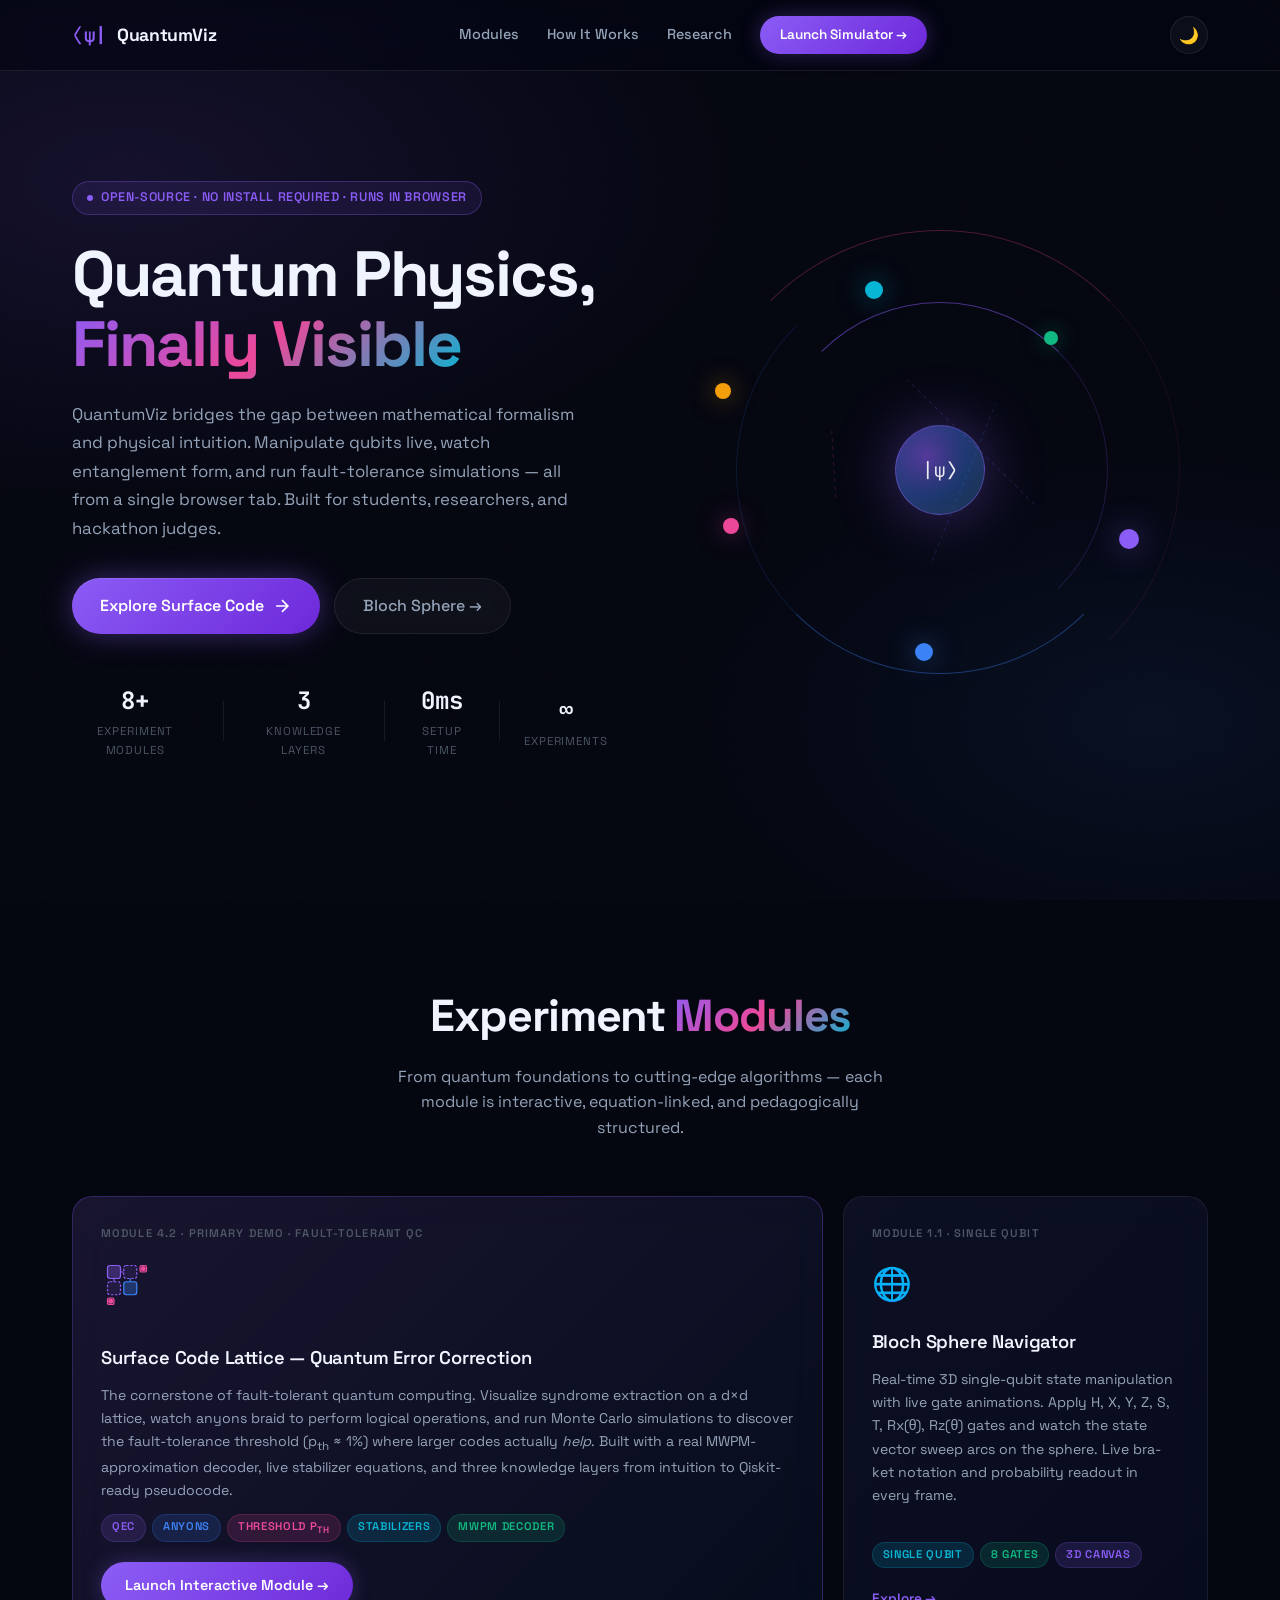
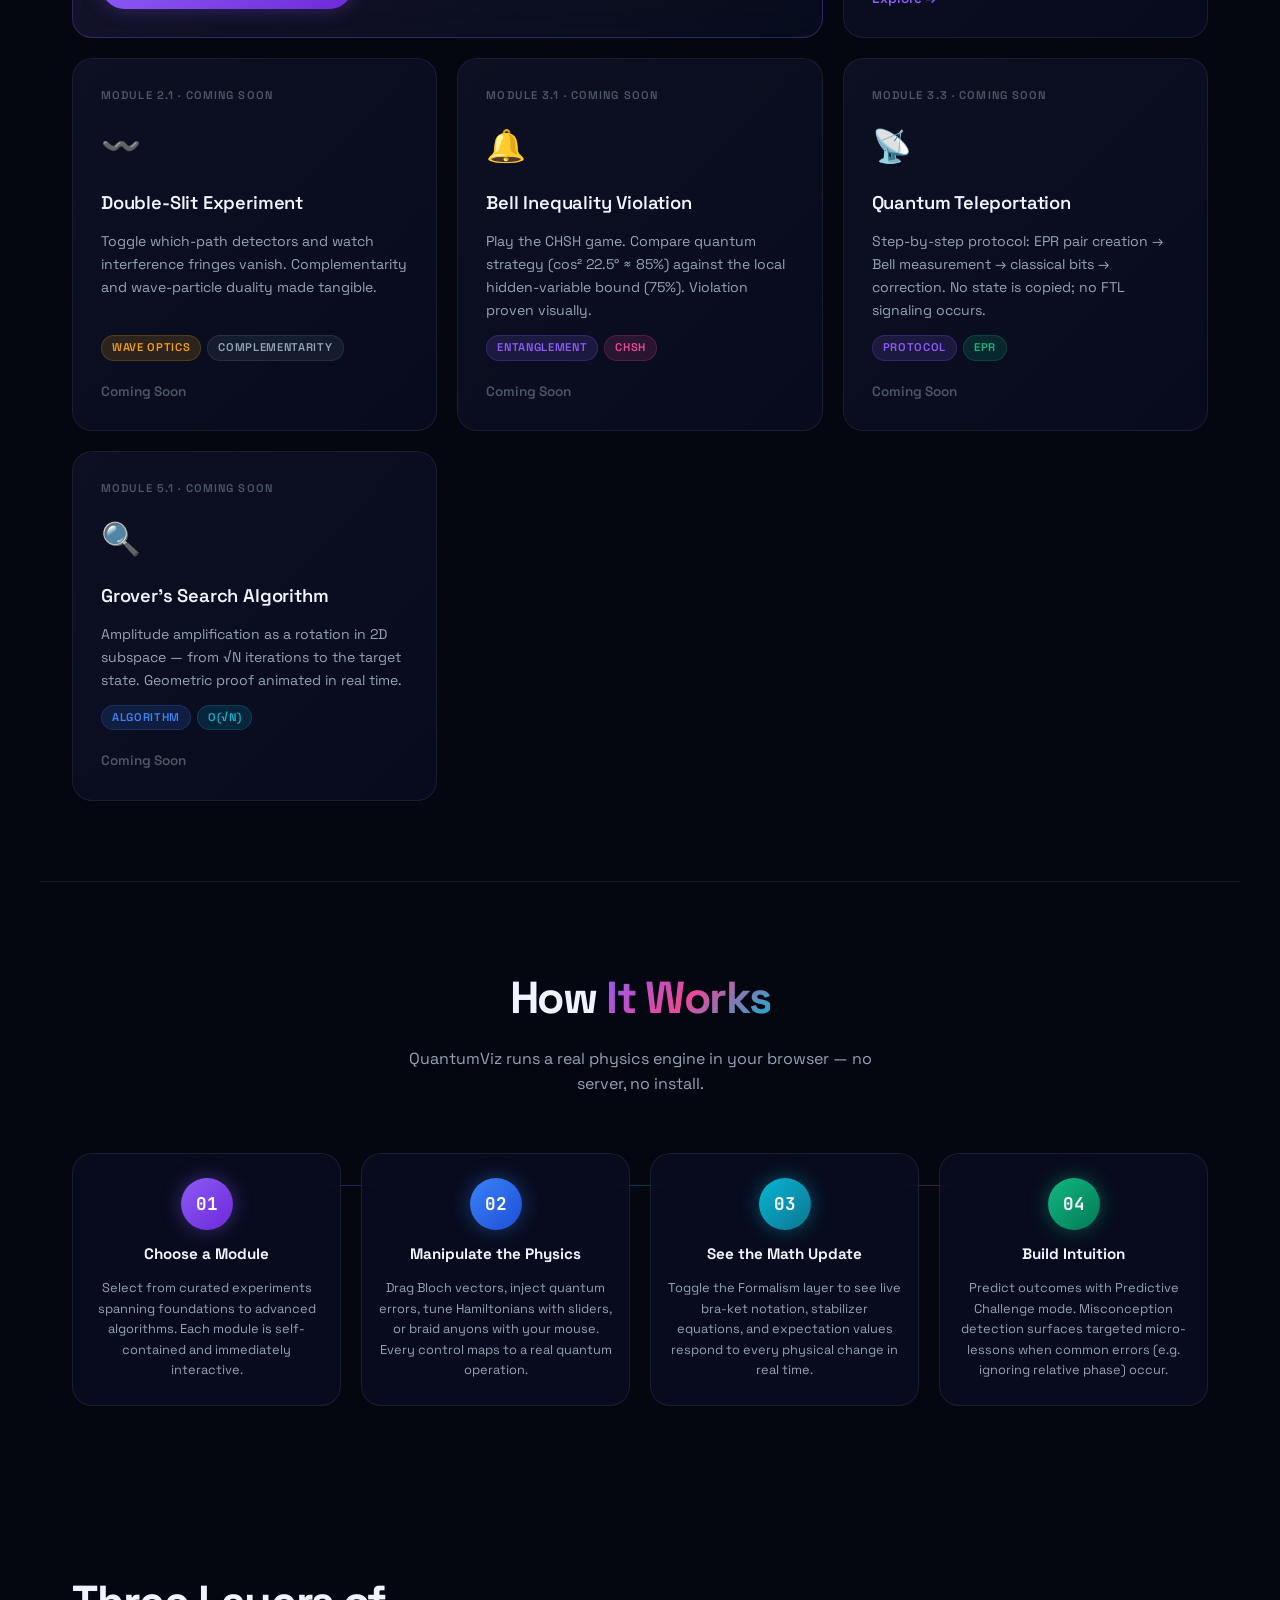
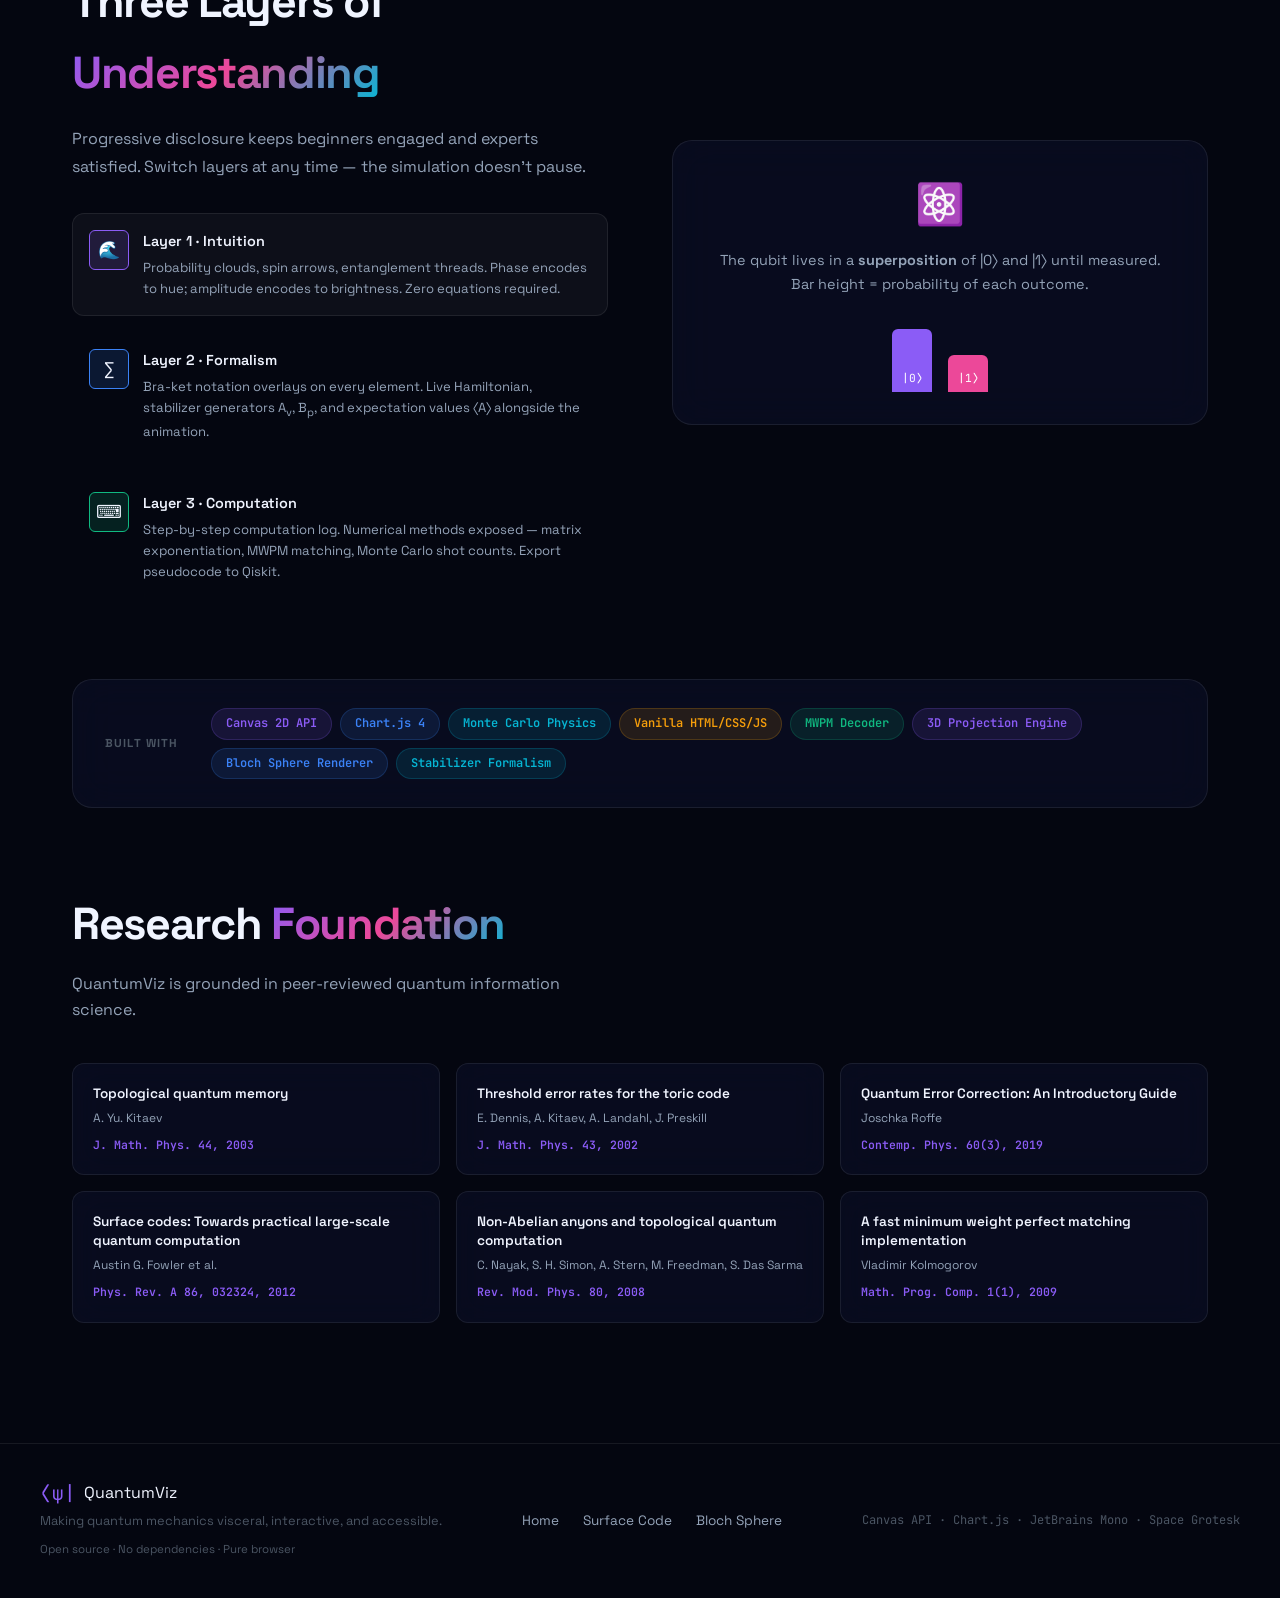
==== index.html @ dc86d3b3 "deploy" ====
<!DOCTYPE html>
<html lang="en" data-theme="dark">
<head>
  <meta charset="UTF-8" />
  <meta name="viewport" content="width=device-width, initial-scale=1.0" />
  <title>QuantumViz — Interactive Quantum Mechanics Simulator</title>
  <meta name="description" content="Transform abstract quantum mechanics into visceral, interactive visual experiences. Explore Bloch spheres, surface code error correction, Bell inequalities and more — entirely in your browser." />
  <link rel="preconnect" href="https://fonts.googleapis.com" />
  <link rel="preconnect" href="https://fonts.gstatic.com" crossorigin />
  <link href="https://fonts.googleapis.com/css2?family=Space+Grotesk:wght@300;400;500;600;700&family=JetBrains+Mono:wght@400;500&display=swap" rel="stylesheet" />
  <link rel="stylesheet" href="index.css" />
</head>
<body>
  <div class="bg-canvas" id="bgCanvas"></div>
  <div class="noise-overlay"></div>

  <!-- ── Navigation ── -->
  <nav class="navbar" id="navbar">
    <div class="nav-container">
      <a href="index.html" class="nav-brand">
        <span class="brand-icon">⟨ψ|</span>
        <span class="brand-text">QuantumViz</span>
      </a>
      <div class="nav-links" id="navLinks">
        <a href="#modules"    class="nav-link">Modules</a>
        <a href="#howit"      class="nav-link">How It Works</a>
        <a href="#research"   class="nav-link">Research</a>
        <a href="surface-code.html" class="nav-cta">Launch Simulator →</a>
      </div>
      <button class="theme-toggle" id="themeToggle" title="Toggle light/dark mode" aria-label="Toggle theme">🌙</button>
      <button class="nav-hamburger" id="navHamburger" aria-label="Menu">
        <span></span><span></span><span></span>
      </button>
    </div>
  </nav>

  <!-- ── Hero ── -->
  <section class="hero" id="hero">
    <div class="hero-content">
      <div class="hero-badge">
        <span class="badge-dot"></span>
        Open-Source · No Install Required · Runs in Browser
      </div>
      <h1 class="hero-title">
        Quantum Physics,<br />
        <span class="gradient-text">Finally Visible</span>
      </h1>
      <p class="hero-subtitle">
        QuantumViz bridges the gap between mathematical formalism and physical intuition.
        Manipulate qubits live, watch entanglement form, and run fault-tolerance simulations
        — all from a single browser tab. Built for students, researchers, and hackathon judges.
      </p>
      <div class="hero-actions">
        <a href="surface-code.html" class="btn-primary" id="heroLaunch">
          <span>Explore Surface Code</span>
          <svg width="20" height="20" viewBox="0 0 24 24" fill="none" stroke="currentColor" stroke-width="2"><path d="M5 12h14M12 5l7 7-7 7"/></svg>
        </a>
        <a href="bloch-sphere.html" class="btn-secondary">Bloch Sphere →</a>
      </div>
      <div class="hero-stats">
        <div class="stat">
          <span class="stat-value">8+</span>
          <span class="stat-label">Experiment Modules</span>
        </div>
        <div class="stat-divider"></div>
        <div class="stat">
          <span class="stat-value">3</span>
          <span class="stat-label">Knowledge Layers</span>
        </div>
        <div class="stat-divider"></div>
        <div class="stat">
          <span class="stat-value">0ms</span>
          <span class="stat-label">Setup Time</span>
        </div>
        <div class="stat-divider"></div>
        <div class="stat">
          <span class="stat-value">∞</span>
          <span class="stat-label">Experiments</span>
        </div>
      </div>
    </div>
    <div class="hero-visual" id="heroVisual">
      <div class="orbital-rings">
        <div class="ring ring-1"></div>
        <div class="ring ring-2"></div>
        <div class="ring ring-3"></div>
      </div>
      <div class="qubit-nodes" id="qubitNodes"></div>
      <div class="center-sphere"><span>|ψ⟩</span></div>
    </div>
  </section>

  <!-- ── Module Grid ── -->
  <section class="modules-section" id="modules">
    <div class="section-header">
      <h2 class="section-title">Experiment <span class="gradient-text">Modules</span></h2>
      <p class="section-subtitle">From quantum foundations to cutting-edge algorithms — each module is interactive, equation-linked, and pedagogically structured.</p>
    </div>
    <div class="modules-grid" id="modulesGrid">

      <!-- Featured -->
      <div class="module-card featured" data-href="surface-code.html">
        <div class="module-tag">Module 4.2 · Primary Demo · Fault-Tolerant QC</div>
        <div class="module-icon qec-icon">
          <svg viewBox="0 0 64 64" fill="none" xmlns="http://www.w3.org/2000/svg">
            <rect x="8" y="8" width="16" height="16" rx="3" fill="rgba(139,92,246,0.3)" stroke="#8b5cf6" stroke-width="1.5"/>
            <rect x="28" y="8" width="16" height="16" rx="3" fill="rgba(139,92,246,0.1)" stroke="#8b5cf6" stroke-width="1.5" stroke-dasharray="3 2"/>
            <rect x="48" y="8" width="8"  height="8"  rx="2" fill="rgba(236,72,153,0.3)" stroke="#ec4899" stroke-width="1.5"/>
            <rect x="8"  y="28" width="16" height="16" rx="3" fill="rgba(139,92,246,0.1)" stroke="#8b5cf6" stroke-width="1.5" stroke-dasharray="3 2"/>
            <rect x="28" y="28" width="16" height="16" rx="3" fill="rgba(59,130,246,0.3)"  stroke="#3b82f6" stroke-width="1.5"/>
            <rect x="8"  y="48" width="8"  height="8"  rx="2" fill="rgba(236,72,153,0.3)" stroke="#ec4899" stroke-width="1.5"/>
            <line x1="16" y1="24" x2="16" y2="28" stroke="#8b5cf6" stroke-width="1.5"/>
            <line x1="24" y1="16" x2="28" y2="16" stroke="#8b5cf6" stroke-width="1.5"/>
            <line x1="36" y1="24" x2="36" y2="28" stroke="#3b82f6" stroke-width="1.5"/>
            <circle cx="52" cy="12" r="3" fill="#ec4899"/>
            <circle cx="12" cy="52" r="3" fill="#ec4899"/>
          </svg>
        </div>
        <h3 class="module-title">Surface Code Lattice — Quantum Error Correction</h3>
        <p class="module-desc">The cornerstone of fault-tolerant quantum computing. Visualize syndrome extraction on a d×d lattice, watch anyons braid to perform logical operations, and run Monte Carlo simulations to discover the fault-tolerance threshold (p<sub>th</sub> ≈ 1%) where larger codes actually <em>help</em>. Built with a real MWPM-approximation decoder, live stabilizer equations, and three knowledge layers from intuition to Qiskit-ready pseudocode.</p>
        <div class="module-tags">
          <span class="tag purple">QEC</span>
          <span class="tag blue">Anyons</span>
          <span class="tag pink">Threshold p<sub>th</sub></span>
          <span class="tag cyan">Stabilizers</span>
          <span class="tag green">MWPM Decoder</span>
        </div>
        <a href="surface-code.html" class="module-btn featured-btn">Launch Interactive Module →</a>
      </div>

      <!-- Bloch Sphere -->
      <div class="module-card" data-href="bloch-sphere.html">
        <div class="module-tag">Module 1.1 · Single Qubit</div>
        <div class="module-icon">🌐</div>
        <h3 class="module-title">Bloch Sphere Navigator</h3>
        <p class="module-desc">Real-time 3D single-qubit state manipulation with live gate animations. Apply H, X, Y, Z, S, T, Rx(θ), Rz(θ) gates and watch the state vector sweep arcs on the sphere. Live bra-ket notation and probability readout in every frame.</p>
        <div class="module-tags">
          <span class="tag cyan">Single Qubit</span>
          <span class="tag green">8 Gates</span>
          <span class="tag purple">3D Canvas</span>
        </div>
        <a href="bloch-sphere.html" class="module-btn">Explore →</a>
      </div>

      <!-- Double Slit -->
      <div class="module-card locked">
        <div class="module-tag">Module 2.1 · Coming Soon</div>
        <div class="module-icon">〰️</div>
        <h3 class="module-title">Double-Slit Experiment</h3>
        <p class="module-desc">Toggle which-path detectors and watch interference fringes vanish. Complementarity and wave-particle duality made tangible.</p>
        <div class="module-tags"><span class="tag amber">Wave Optics</span><span class="tag gray">Complementarity</span></div>
        <span class="module-btn locked-btn">Coming Soon</span>
      </div>

      <!-- Bell -->
      <div class="module-card locked">
        <div class="module-tag">Module 3.1 · Coming Soon</div>
        <div class="module-icon">🔔</div>
        <h3 class="module-title">Bell Inequality Violation</h3>
        <p class="module-desc">Play the CHSH game. Compare quantum strategy (cos² 22.5° ≈ 85%) against the local hidden-variable bound (75%). Violation proven visually.</p>
        <div class="module-tags"><span class="tag purple">Entanglement</span><span class="tag pink">CHSH</span></div>
        <span class="module-btn locked-btn">Coming Soon</span>
      </div>

      <!-- Teleportation -->
      <div class="module-card locked">
        <div class="module-tag">Module 3.3 · Coming Soon</div>
        <div class="module-icon">📡</div>
        <h3 class="module-title">Quantum Teleportation</h3>
        <p class="module-desc">Step-by-step protocol: EPR pair creation → Bell measurement → classical bits → correction. No state is copied; no FTL signaling occurs.</p>
        <div class="module-tags"><span class="tag purple">Protocol</span><span class="tag green">EPR</span></div>
        <span class="module-btn locked-btn">Coming Soon</span>
      </div>

      <!-- Grover -->
      <div class="module-card locked">
        <div class="module-tag">Module 5.1 · Coming Soon</div>
        <div class="module-icon">🔍</div>
        <h3 class="module-title">Grover's Search Algorithm</h3>
        <p class="module-desc">Amplitude amplification as a rotation in 2D subspace — from √N iterations to the target state. Geometric proof animated in real time.</p>
        <div class="module-tags"><span class="tag blue">Algorithm</span><span class="tag cyan">O(√N)</span></div>
        <span class="module-btn locked-btn">Coming Soon</span>
      </div>
    </div>
  </section>

  <!-- ── How It Works ── -->
  <section class="howit-section" id="howit">
    <div class="section-header">
      <h2 class="section-title">How <span class="gradient-text">It Works</span></h2>
      <p class="section-subtitle">QuantumViz runs a real physics engine in your browser — no server, no install.</p>
    </div>
    <div class="steps-grid">
      <div class="step-card">
        <div class="step-num p">01</div>
        <span class="step-title">Choose a Module</span>
        <p class="step-desc">Select from curated experiments spanning foundations to advanced algorithms. Each module is self-contained and immediately interactive.</p>
      </div>
      <div class="step-card">
        <div class="step-num b">02</div>
        <span class="step-title">Manipulate the Physics</span>
        <p class="step-desc">Drag Bloch vectors, inject quantum errors, tune Hamiltonians with sliders, or braid anyons with your mouse. Every control maps to a real quantum operation.</p>
      </div>
      <div class="step-card">
        <div class="step-num c">03</div>
        <span class="step-title">See the Math Update</span>
        <p class="step-desc">Toggle the Formalism layer to see live bra-ket notation, stabilizer equations, and expectation values respond to every physical change in real time.</p>
      </div>
      <div class="step-card">
        <div class="step-num g">04</div>
        <span class="step-title">Build Intuition</span>
        <p class="step-desc">Predict outcomes with Predictive Challenge mode. Misconception detection surfaces targeted micro-lessons when common errors (e.g. ignoring relative phase) occur.</p>
      </div>
    </div>
  </section>

  <!-- ── Knowledge Layers ── -->
  <section class="about-section" id="about">
    <div class="about-grid">
      <div class="about-content">
        <h2 class="section-title">Three Layers of <span class="gradient-text">Understanding</span></h2>
        <p class="about-desc">Progressive disclosure keeps beginners engaged and experts satisfied. Switch layers at any time — the simulation doesn't pause.</p>
        <div class="layers-list">
          <div class="layer-item active" id="layer0">
            <div class="layer-icon" style="background:rgba(139,92,246,0.15);border-color:#8b5cf6;">🌊</div>
            <div class="layer-text">
              <span class="layer-name">Layer 1 · Intuition</span>
              <p>Probability clouds, spin arrows, entanglement threads. Phase encodes to hue; amplitude encodes to brightness. Zero equations required.</p>
            </div>
          </div>
          <div class="layer-item" id="layer1">
            <div class="layer-icon" style="background:rgba(59,130,246,0.15);border-color:#3b82f6;">∑</div>
            <div class="layer-text">
              <span class="layer-name">Layer 2 · Formalism</span>
              <p>Bra-ket notation overlays on every element. Live Hamiltonian, stabilizer generators A<sub>v</sub>, B<sub>p</sub>, and expectation values ⟨A⟩ alongside the animation.</p>
            </div>
          </div>
          <div class="layer-item" id="layer2">
            <div class="layer-icon" style="background:rgba(16,185,129,0.15);border-color:#10b981;">⌨</div>
            <div class="layer-text">
              <span class="layer-name">Layer 3 · Computation</span>
              <p>Step-by-step computation log. Numerical methods exposed — matrix exponentiation, MWPM matching, Monte Carlo shot counts. Export pseudocode to Qiskit.</p>
            </div>
          </div>
        </div>
      </div>
      <div class="about-visual">
        <div class="layer-demo" id="layerDemo">
          <div class="demo-panel active-panel" id="demoPanel0">
            <div class="demo-metaphor">
              <span class="wave-emoji">⚛️</span>
              <p>The qubit lives in a <strong>superposition</strong> of |0⟩ and |1⟩ until measured.<br/>Bar height = probability of each outcome.</p>
              <div class="prob-bars">
                <div class="prob-bar" style="height:78%;background:#8b5cf6;"><span>|0⟩</span></div>
                <div class="prob-bar" style="height:46%;background:#ec4899;"><span>|1⟩</span></div>
              </div>
            </div>
          </div>
          <div class="demo-panel" id="demoPanel1">
            <div class="demo-formalism">
              <div class="eq">|ψ⟩ = α|0⟩ + β|1⟩</div>
              <div class="eq-sub">α = cos(θ/2)</div>
              <div class="eq-sub">β = e<sup>iφ</sup> sin(θ/2)</div>
              <div class="eq-sub">|α|² + |β|² = 1 &nbsp;(normalization)</div>
              <div class="eq-sub" style="color:var(--cyan);margin-top:8px;">Prob(0) = ⟨ψ|P₀|ψ⟩ = |α|²</div>
            </div>
          </div>
          <div class="demo-panel" id="demoPanel2">
            <div class="demo-code">
              <pre><code><span class="kw">from</span> qiskit <span class="kw">import</span> QuantumCircuit
<span class="kw">import</span> numpy <span class="kw">as</span> np

qc = QuantumCircuit(<span class="num">1</span>, <span class="num">1</span>)
qc.ry(<span class="num">2</span> * theta, <span class="num">0</span>)   <span class="cm"># set θ</span>
qc.rz(phi,        <span class="num">0</span>)   <span class="cm"># set φ</span>
qc.measure(<span class="num">0</span>, <span class="num">0</span>)
<span class="cm"># Born rule: P(0) = cos²(θ/2)</span></code></pre>
            </div>
          </div>
        </div>
      </div>
    </div>
  </section>

  <!-- ── Tech Stack ── -->
  <section class="tech-section">
    <div class="tech-ribbon">
      <span class="tech-label">Built With</span>
      <div class="tech-pills">
        <span class="tech-pill canvas">Canvas 2D API</span>
        <span class="tech-pill chartjs">Chart.js 4</span>
        <span class="tech-pill math">Monte Carlo Physics</span>
        <span class="tech-pill html">Vanilla HTML/CSS/JS</span>
        <span class="tech-pill algo">MWPM Decoder</span>
        <span class="tech-pill canvas">3D Projection Engine</span>
        <span class="tech-pill chartjs">Bloch Sphere Renderer</span>
        <span class="tech-pill math">Stabilizer Formalism</span>
      </div>
    </div>
  </section>

  <!-- ── Research Citations ── -->
  <section class="citations-section" id="research">
    <div class="section-header" style="text-align:left;margin-bottom:0;">
      <h2 class="section-title">Research <span class="gradient-text">Foundation</span></h2>
      <p class="section-subtitle" style="margin:0;text-align:left;">QuantumViz is grounded in peer-reviewed quantum information science.</p>
    </div>
    <div class="citations-grid">
      <div class="citation-card">
        <p class="citation-title">Topological quantum memory</p>
        <p class="citation-authors">A. Yu. Kitaev</p>
        <p class="citation-venue">J. Math. Phys. 44, 2003</p>
      </div>
      <div class="citation-card">
        <p class="citation-title">Threshold error rates for the toric code</p>
        <p class="citation-authors">E. Dennis, A. Kitaev, A. Landahl, J. Preskill</p>
        <p class="citation-venue">J. Math. Phys. 43, 2002</p>
      </div>
      <div class="citation-card">
        <p class="citation-title">Quantum Error Correction: An Introductory Guide</p>
        <p class="citation-authors">Joschka Roffe</p>
        <p class="citation-venue">Contemp. Phys. 60(3), 2019</p>
      </div>
      <div class="citation-card">
        <p class="citation-title">Surface codes: Towards practical large-scale quantum computation</p>
        <p class="citation-authors">Austin G. Fowler et al.</p>
        <p class="citation-venue">Phys. Rev. A 86, 032324, 2012</p>
      </div>
      <div class="citation-card">
        <p class="citation-title">Non-Abelian anyons and topological quantum computation</p>
        <p class="citation-authors">C. Nayak, S. H. Simon, A. Stern, M. Freedman, S. Das Sarma</p>
        <p class="citation-venue">Rev. Mod. Phys. 80, 2008</p>
      </div>
      <div class="citation-card">
        <p class="citation-title">A fast minimum weight perfect matching implementation</p>
        <p class="citation-authors">Vladimir Kolmogorov</p>
        <p class="citation-venue">Math. Prog. Comp. 1(1), 2009</p>
      </div>
    </div>
  </section>

  <!-- ── Footer ── -->
  <footer class="footer">
    <div class="footer-inner">
      <div class="footer-brand">
        <div style="display:flex;align-items:center;gap:8px;">
          <span class="brand-icon">⟨ψ|</span>
          <span class="brand-text">QuantumViz</span>
        </div>
        <p>Making quantum mechanics visceral, interactive, and accessible.</p>
        <p style="margin-top:4px;color:var(--text-muted);font-size:0.72rem;">Open source · No dependencies · Pure browser</p>
      </div>
      <div class="footer-links">
        <a href="index.html">Home</a>
        <a href="surface-code.html">Surface Code</a>
        <a href="bloch-sphere.html">Bloch Sphere</a>
      </div>
      <p class="footer-note">Canvas API · Chart.js · JetBrains Mono · Space Grotesk</p>
    </div>
  </footer>

  <script src="index.js"></script>
</body>
</html>
---- index.css ----
/* ============================================================
   QuantumViz — Global Design System (index.css)
   ============================================================ */

/* --- Dark Theme (Default) --- */
:root {
  --bg-deep:       #040610;
  --bg-card:       rgba(10, 14, 35, 0.75);
  --bg-glass:      rgba(255, 255, 255, 0.04);
  --border-glass:  rgba(255, 255, 255, 0.08);
  --border-glow:   rgba(139, 92, 246, 0.4);

  --purple:   #8b5cf6;
  --blue:     #3b82f6;
  --cyan:     #06b6d4;
  --pink:     #ec4899;
  --green:    #10b981;
  --amber:    #f59e0b;

  --text-primary:   #f0f4ff;
  --text-secondary: #94a3b8;
  --text-muted:     #4b5563;

  --font-sans: 'Space Grotesk', sans-serif;
  --font-mono: 'JetBrains Mono', monospace;

  --radius-sm:  6px;
  --radius-md:  12px;
  --radius-lg:  20px;
  --radius-xl:  32px;

  --shadow-purple: 0 0 40px rgba(139, 92, 246, 0.15);
  --shadow-card:   0 8px 32px rgba(0, 0, 0, 0.5);
  --transition: 0.3s cubic-bezier(0.4, 0, 0.2, 1);

  --navbar-bg: rgba(4, 6, 16, 0.6);
  --noise-opacity: 0.5;
  --bg-radial-1: rgba(139,92,246,0.12);
  --bg-radial-2: rgba(59,130,246,0.08);
}

/* --- Light Theme --- */
[data-theme="light"] {
  --bg-deep:       #eef0f9;
  --bg-card:       rgba(255, 255, 255, 0.97);
  --bg-glass:      rgba(255, 255, 255, 0.92);
  --border-glass:  rgba(0, 0, 0, 0.1);
  --border-glow:   rgba(109, 40, 217, 0.35);

  --purple:   #6d28d9;
  --blue:     #1d4ed8;
  --cyan:     #0369a1;
  --pink:     #be185d;
  --green:    #047857;
  --amber:    #b45309;

  --text-primary:   #0f172a;
  --text-secondary: #334155;
  --text-muted:     #64748b;

  --shadow-purple: 0 0 40px rgba(109, 40, 217, 0.15);
  --shadow-card:   0 4px 24px rgba(0, 0, 0, 0.1);

  --navbar-bg: rgba(238, 240, 249, 0.82);
  --noise-opacity: 0.08;
  --bg-radial-1: rgba(109,40,217,0.06);
  --bg-radial-2: rgba(29,78,216,0.04);
}

/* Light-mode component overrides (hardcoded darks → whites) */
[data-theme="light"] body {
  background: var(--bg-deep);
}

[data-theme="light"] .glass-panel {
  background: var(--bg-card);
  border-color: rgba(0,0,0,0.1);
  box-shadow: 0 2px 16px rgba(0,0,0,0.07);
}

[data-theme="light"] .module-card {
  background: #fff;
  border-color: rgba(0,0,0,0.1);
  box-shadow: 0 2px 16px rgba(0,0,0,0.06);
}

[data-theme="light"] .module-card.featured {
  background: linear-gradient(135deg, rgba(109,40,217,0.07), rgba(29,78,216,0.04));
  border-color: rgba(109,40,217,0.25);
}

[data-theme="light"] .layer-item.active,
[data-theme="light"] .layer-item:hover {
  background: rgba(109,40,217,0.06);
  border-color: rgba(109,40,217,0.15);
}

[data-theme="light"] .layer-demo {
  background: #fff;
  border-color: rgba(0,0,0,0.1);
  box-shadow: 0 2px 16px rgba(0,0,0,0.06);
}

[data-theme="light"] .eq {
  background: rgba(109,40,217,0.08);
  border-color: rgba(109,40,217,0.2);
}

[data-theme="light"] .demo-code pre {
  background: #f1f5f9;
  border: 1px solid rgba(0,0,0,0.08);
  color: #0f172a;
}

[data-theme="light"] .demo-code .cm { color: #64748b; }

[data-theme="light"] .step-card {
  background: #fff;
  border-color: rgba(0,0,0,0.1);
  box-shadow: 0 2px 16px rgba(0,0,0,0.06);
}

[data-theme="light"] .tech-ribbon,
[data-theme="light"] .citation-card {
  background: #fff;
  border-color: rgba(0,0,0,0.1);
  box-shadow: 0 2px 12px rgba(0,0,0,0.05);
}

[data-theme="light"] .citation-card:hover {
  border-color: rgba(109,40,217,0.3);
  box-shadow: 0 6px 24px rgba(109,40,217,0.1);
}

[data-theme="light"] .footer {
  background: #e8ebf5;
  border-top-color: rgba(0,0,0,0.1);
}

[data-theme="light"] .hero-badge {
  background: rgba(109,40,217,0.08);
  border-color: rgba(109,40,217,0.25);
}

[data-theme="light"] .center-sphere {
  background: radial-gradient(circle at 35% 35%, rgba(109,40,217,0.5), rgba(29,78,216,0.35), rgba(4,120,87,0.15));
  border-color: rgba(109,40,217,0.4);
  color: white;
}

[data-theme="light"] .btn-secondary {
  background: rgba(255,255,255,0.9);
  border-color: rgba(0,0,0,0.15);
  color: var(--text-secondary);
}
[data-theme="light"] .btn-secondary:hover {
  background: #fff;
  border-color: rgba(109,40,217,0.3);
  color: var(--purple);
}

[data-theme="light"] .stat-divider {
  background: rgba(0,0,0,0.12);
}


/* --- Reset & Base --- */
*, *::before, *::after { box-sizing: border-box; margin: 0; padding: 0; }

html { scroll-behavior: smooth; }

body {
  font-family: var(--font-sans);
  background: var(--bg-deep);
  color: var(--text-primary);
  overflow-x: hidden;
  line-height: 1.6;
}

a { text-decoration: none; color: inherit; }

/* --- Background Animated Canvas --- */
.bg-canvas {
  position: fixed;
  inset: 0;
  z-index: -2;
  background: radial-gradient(ellipse 80% 60% at 10% 20%, var(--bg-radial-1) 0%, transparent 60%),
              radial-gradient(ellipse 60% 50% at 90% 80%, var(--bg-radial-2) 0%, transparent 60%),
              var(--bg-deep);
  transition: background 0.4s ease;
}

.noise-overlay {
  position: fixed;
  inset: 0;
  z-index: -1;
  background-image: url("data:image/svg+xml,%3Csvg viewBox='0 0 256 256' xmlns='http://www.w3.org/2000/svg'%3E%3Cfilter id='n'%3E%3CfeTurbulence type='fractalNoise' baseFrequency='0.9' numOctaves='4' stitchTiles='stitch'/%3E%3C/filter%3E%3Crect width='100%25' height='100%25' filter='url(%23n)' opacity='0.03'/%3E%3C/svg%3E");
  background-size: 256px;
  pointer-events: none;
  opacity: var(--noise-opacity);
  transition: opacity 0.4s ease;
}

/* --- Navbar --- */
.navbar {
  position: fixed;
  top: 0; left: 0; right: 0;
  z-index: 100;
  padding: 0 0;
  backdrop-filter: blur(20px) saturate(1.5);
  background: var(--navbar-bg);
  border-bottom: 1px solid var(--border-glass);
  transition: background 0.4s ease, border-color 0.4s ease, box-shadow var(--transition);
}

.navbar.scrolled {
  background: var(--navbar-bg);
  box-shadow: var(--shadow-card);
}

.nav-container {
  max-width: 1200px;
  margin: 0 auto;
  padding: 16px 32px;
  display: flex;
  align-items: center;
  justify-content: space-between;
  gap: 24px;
}

.nav-brand {
  display: flex;
  align-items: center;
  gap: 10px;
  font-weight: 700;
  font-size: 1.1rem;
  letter-spacing: -0.02em;
}

.brand-icon {
  font-family: var(--font-mono);
  color: var(--purple);
  font-size: 1.2rem;
}

.nav-links {
  display: flex;
  align-items: center;
  gap: 28px;
}

.nav-link {
  color: var(--text-secondary);
  font-size: 0.9rem;
  font-weight: 500;
  transition: color var(--transition);
}

.nav-link:hover { color: var(--text-primary); }

.nav-cta {
  background: linear-gradient(135deg, var(--purple), #6d28d9);
  color: white;
  padding: 8px 20px;
  border-radius: 50px;
  font-size: 0.85rem;
  font-weight: 600;
  transition: all var(--transition);
  box-shadow: 0 0 20px rgba(139,92,246,0.3);
}

.nav-cta:hover {
  box-shadow: 0 0 30px rgba(139,92,246,0.5);
  transform: translateY(-1px);
}

.nav-hamburger {
  display: none;
  flex-direction: column;
  gap: 5px;
  background: none;
  border: none;
  cursor: pointer;
  padding: 4px;
}

.nav-hamburger span {
  display: block;
  width: 24px;
  height: 2px;
  background: var(--text-secondary);
  border-radius: 2px;
  transition: var(--transition);
}

/* --- Gradient Text --- */
.gradient-text {
  background: linear-gradient(135deg, var(--purple) 0%, var(--pink) 50%, var(--cyan) 100%);
  -webkit-background-clip: text;
  -webkit-text-fill-color: transparent;
  background-clip: text;
}

/* ===== HERO ===== */
.hero {
  min-height: 100vh;
  display: grid;
  grid-template-columns: 1fr 1fr;
  align-items: center;
  gap: 64px;
  max-width: 1200px;
  margin: 0 auto;
  padding: 120px 32px 80px;
}

.hero-badge {
  display: inline-flex;
  align-items: center;
  gap: 8px;
  background: rgba(139,92,246,0.1);
  border: 1px solid rgba(139,92,246,0.3);
  border-radius: 50px;
  padding: 6px 14px;
  font-size: 0.78rem;
  font-weight: 600;
  color: var(--purple);
  letter-spacing: 0.05em;
  text-transform: uppercase;
  margin-bottom: 24px;
}

.badge-dot {
  width: 6px;
  height: 6px;
  border-radius: 50%;
  background: var(--purple);
  animation: pulse-dot 2s infinite;
}

@keyframes pulse-dot {
  0%, 100% { opacity: 1; transform: scale(1); }
  50% { opacity: 0.5; transform: scale(0.8); }
}

.hero-title {
  font-size: clamp(2.5rem, 5vw, 4rem);
  font-weight: 700;
  line-height: 1.1;
  letter-spacing: -0.03em;
  margin-bottom: 20px;
}

.hero-subtitle {
  color: var(--text-secondary);
  font-size: 1.05rem;
  line-height: 1.7;
  margin-bottom: 36px;
  max-width: 520px;
}

.hero-actions {
  display: flex;
  flex-wrap: wrap;
  gap: 14px;
  margin-bottom: 48px;
}

.btn-primary {
  display: inline-flex;
  align-items: center;
  gap: 8px;
  background: linear-gradient(135deg, var(--purple), #6d28d9);
  color: white;
  padding: 14px 28px;
  border-radius: var(--radius-xl);
  font-weight: 600;
  font-size: 1rem;
  box-shadow: 0 0 30px rgba(139,92,246,0.4), inset 0 1px 0 rgba(255,255,255,0.1);
  transition: all var(--transition);
}

.btn-primary:hover {
  transform: translateY(-2px);
  box-shadow: 0 0 50px rgba(139,92,246,0.6), inset 0 1px 0 rgba(255,255,255,0.15);
}

.btn-primary svg {
  transition: transform var(--transition);
}

.btn-primary:hover svg {
  transform: translateX(4px);
}

.btn-secondary {
  display: inline-flex;
  align-items: center;
  gap: 8px;
  background: var(--bg-glass);
  border: 1px solid var(--border-glass);
  color: var(--text-secondary);
  padding: 14px 28px;
  border-radius: var(--radius-xl);
  font-weight: 500;
  font-size: 1rem;
  backdrop-filter: blur(10px);
  transition: all var(--transition);
}

.btn-secondary:hover {
  border-color: rgba(255,255,255,0.15);
  color: var(--text-primary);
  background: rgba(255,255,255,0.06);
}

.hero-stats {
  display: flex;
  align-items: center;
  gap: 24px;
}

.stat { text-align: center; }

.stat-value {
  display: block;
  font-size: 1.5rem;
  font-weight: 700;
  color: var(--text-primary);
  font-family: var(--font-mono);
}

.stat-label {
  display: block;
  font-size: 0.72rem;
  color: var(--text-muted);
  text-transform: uppercase;
  letter-spacing: 0.08em;
  margin-top: 2px;
}

.stat-divider {
  width: 1px;
  height: 40px;
  background: var(--border-glass);
}

/* --- Hero Visual --- */
.hero-visual {
  position: relative;
  width: 100%;
  aspect-ratio: 1;
  max-width: 480px;
  margin: 0 auto;
  display: flex;
  align-items: center;
  justify-content: center;
}

.orbital-rings {
  position: absolute;
  inset: 0;
  display: flex;
  align-items: center;
  justify-content: center;
}

.ring {
  position: absolute;
  border-radius: 50%;
  border-style: solid;
  border-color: transparent;
  animation: spin-ring 8s linear infinite;
}

.ring-1 {
  width: 70%; height: 70%;
  border-width: 1px;
  border-top-color: rgba(139,92,246,0.5);
  border-right-color: rgba(139,92,246,0.2);
  animation-duration: 10s;
}

.ring-2 {
  width: 85%; height: 85%;
  border-width: 1px;
  border-bottom-color: rgba(59,130,246,0.4);
  border-left-color: rgba(59,130,246,0.15);
  animation-duration: 14s;
  animation-direction: reverse;
}

.ring-3 {
  width: 100%; height: 100%;
  border-width: 1px;
  border-top-color: rgba(236,72,153,0.3);
  border-right-color: rgba(236,72,153,0.1);
  animation-duration: 20s;
}

@keyframes spin-ring {
  from { transform: rotate(0deg); }
  to { transform: rotate(360deg); }
}

.center-sphere {
  width: 90px;
  height: 90px;
  border-radius: 50%;
  background: radial-gradient(circle at 35% 35%, rgba(139,92,246,0.6), rgba(59,130,246,0.4), rgba(16,185,129,0.2));
  border: 1px solid rgba(139,92,246,0.5);
  box-shadow: 0 0 60px rgba(139,92,246,0.4), inset 0 0 30px rgba(139,92,246,0.2);
  display: flex;
  align-items: center;
  justify-content: center;
  font-family: var(--font-mono);
  font-size: 1.2rem;
  color: rgba(255,255,255,0.9);
  animation: breathe 4s ease-in-out infinite;
  z-index: 2;
}

@keyframes breathe {
  0%, 100% { box-shadow: 0 0 60px rgba(139,92,246,0.4), inset 0 0 30px rgba(139,92,246,0.2); }
  50% { box-shadow: 0 0 100px rgba(139,92,246,0.6), inset 0 0 50px rgba(139,92,246,0.3); }
}

.qubit-nodes {
  position: absolute;
  inset: 0;
}

/* ===== MODULES SECTION ===== */
.modules-section {
  max-width: 1200px;
  margin: 0 auto;
  padding: 80px 32px;
}

.section-header {
  text-align: center;
  margin-bottom: 56px;
}

.section-title {
  font-size: clamp(1.8rem, 3.5vw, 2.8rem);
  font-weight: 700;
  letter-spacing: -0.03em;
  margin-bottom: 12px;
}

.section-subtitle {
  color: var(--text-secondary);
  font-size: 1rem;
  max-width: 500px;
  margin: 0 auto;
}

.modules-grid {
  display: grid;
  grid-template-columns: repeat(3, 1fr);
  grid-template-rows: auto;
  gap: 20px;
}

/* Featured card spans 2 columns */
.module-card.featured {
  grid-column: span 2;
  background: linear-gradient(135deg, rgba(139,92,246,0.12), rgba(59,130,246,0.06));
  border-color: rgba(139,92,246,0.3);
}

.module-card {
  background: var(--bg-card);
  border: 1px solid var(--border-glass);
  border-radius: var(--radius-lg);
  padding: 28px;
  display: flex;
  flex-direction: column;
  gap: 12px;
  backdrop-filter: blur(20px);
  cursor: pointer;
  transition: all var(--transition);
  position: relative;
  overflow: hidden;
}

.module-card::before {
  content: '';
  position: absolute;
  inset: 0;
  background: linear-gradient(135deg, rgba(255,255,255,0.02), transparent);
  pointer-events: none;
}

.module-card:not(.locked):hover {
  border-color: rgba(139,92,246,0.4);
  box-shadow: 0 0 40px rgba(139,92,246,0.1), var(--shadow-card);
  transform: translateY(-4px);
}

.module-card.locked {
  opacity: 0.6;
  cursor: default;
}

.module-tag {
  font-size: 0.7rem;
  font-weight: 600;
  text-transform: uppercase;
  letter-spacing: 0.1em;
  color: var(--text-muted);
  margin-bottom: 4px;
}

.module-icon {
  font-size: 2rem;
  margin-bottom: 4px;
}

.qec-icon svg {
  width: 52px;
  height: 52px;
}

.module-title {
  font-size: 1.15rem;
  font-weight: 600;
  letter-spacing: -0.01em;
}

.module-desc {
  font-size: 0.88rem;
  color: var(--text-secondary);
  line-height: 1.65;
  flex: 1;
}

.module-tags {
  display: flex;
  flex-wrap: wrap;
  gap: 6px;
  margin-top: auto;
}

.tag {
  padding: 3px 10px;
  border-radius: 50px;
  font-size: 0.7rem;
  font-weight: 600;
  text-transform: uppercase;
  letter-spacing: 0.06em;
}

.tag.purple { background: rgba(139,92,246,0.15); color: var(--purple); border: 1px solid rgba(139,92,246,0.2); }
.tag.blue   { background: rgba(59,130,246,0.15);  color: var(--blue);   border: 1px solid rgba(59,130,246,0.2); }
.tag.cyan   { background: rgba(6,182,212,0.15);   color: var(--cyan);   border: 1px solid rgba(6,182,212,0.2); }
.tag.pink   { background: rgba(236,72,153,0.15);  color: var(--pink);   border: 1px solid rgba(236,72,153,0.2); }
.tag.green  { background: rgba(16,185,129,0.15);  color: var(--green);  border: 1px solid rgba(16,185,129,0.2); }
.tag.amber  { background: rgba(245,158,11,0.15);  color: var(--amber);  border: 1px solid rgba(245,158,11,0.2); }
.tag.gray   { background: rgba(100,116,139,0.15); color: #94a3b8;       border: 1px solid rgba(100,116,139,0.2); }

.module-btn {
  display: inline-block;
  margin-top: 8px;
  font-size: 0.85rem;
  font-weight: 600;
  color: var(--purple);
  transition: color var(--transition);
}

.module-btn:hover { color: var(--pink); }

.featured-btn {
  padding: 12px 24px;
  background: linear-gradient(135deg, var(--purple), #6d28d9);
  color: white !important;
  border-radius: var(--radius-xl);
  display: inline-block;
  width: fit-content;
  font-size: 0.9rem;
  box-shadow: 0 0 20px rgba(139,92,246,0.3);
  transition: all var(--transition);
}

.featured-btn:hover {
  box-shadow: 0 0 40px rgba(139,92,246,0.5);
  transform: translateX(4px);
}

.locked-btn {
  color: var(--text-muted) !important;
  cursor: not-allowed;
  font-size: 0.85rem;
  font-weight: 600;
  margin-top: 8px;
  display: block;
}

/* ===== ABOUT SECTION ===== */
.about-section {
  max-width: 1200px;
  margin: 0 auto;
  padding: 80px 32px;
}

.about-grid {
  display: grid;
  grid-template-columns: 1fr 1fr;
  gap: 64px;
  align-items: center;
}

.about-desc {
  color: var(--text-secondary);
  font-size: 1rem;
  line-height: 1.75;
  margin: 16px 0 32px;
}

.layers-list {
  display: flex;
  flex-direction: column;
  gap: 16px;
}

.layer-item {
  display: flex;
  align-items: flex-start;
  gap: 14px;
  padding: 16px;
  border-radius: var(--radius-md);
  border: 1px solid transparent;
  cursor: pointer;
  transition: all var(--transition);
}

.layer-item.active {
  background: var(--bg-glass);
  border-color: var(--border-glass);
}

.layer-item:hover { background: var(--bg-glass); }

.layer-icon {
  width: 40px;
  height: 40px;
  border-radius: var(--radius-sm);
  border: 1px solid;
  display: flex;
  align-items: center;
  justify-content: center;
  font-size: 1.1rem;
  flex-shrink: 0;
  font-family: var(--font-mono);
}

.layer-name {
  font-weight: 600;
  font-size: 0.9rem;
  display: block;
  margin-bottom: 4px;
}

.layer-text p {
  font-size: 0.82rem;
  color: var(--text-secondary);
  line-height: 1.6;
}

/* Layer Demo Panel */
.layer-demo {
  background: var(--bg-card);
  border: 1px solid var(--border-glass);
  border-radius: var(--radius-lg);
  padding: 32px;
  backdrop-filter: blur(20px);
  min-height: 260px;
  display: flex;
  align-items: center;
  justify-content: center;
}

.demo-panel { display: none; width: 100%; }
.demo-panel.active-panel { display: block; }

.demo-metaphor {
  text-align: center;
  color: var(--text-secondary);
  font-size: 0.9rem;
}

.wave-emoji { font-size: 2.5rem; display: block; margin-bottom: 12px; }

.prob-bars {
  display: flex;
  align-items: flex-end;
  justify-content: center;
  gap: 16px;
  height: 80px;
  margin-top: 16px;
}

.prob-bar {
  width: 40px;
  border-radius: 6px 6px 0 0;
  display: flex;
  align-items: flex-end;
  justify-content: center;
  padding-bottom: 4px;
  font-family: var(--font-mono);
  font-size: 0.7rem;
  color: white;
  transition: height 0.6s ease;
}

.demo-formalism {
  font-family: var(--font-mono);
  text-align: center;
}

.eq {
  font-size: 1.2rem;
  color: var(--text-primary);
  margin-bottom: 12px;
  padding: 10px 16px;
  background: rgba(139,92,246,0.1);
  border-radius: var(--radius-sm);
  border: 1px solid rgba(139,92,246,0.2);
}

.eq-sub {
  font-size: 0.85rem;
  color: var(--text-secondary);
  margin: 6px 0;
}

.eq-sub sup {
  font-size: 0.65rem;
  vertical-align: super;
}

.demo-code pre {
  background: rgba(0,0,0,0.4);
  border-radius: var(--radius-md);
  padding: 20px;
  font-size: 0.8rem;
  overflow-x: auto;
}

.demo-code .kw { color: var(--purple); }
.demo-code .num { color: var(--cyan); }
.demo-code .cm { color: var(--text-muted); }

/* ===== FOOTER ===== */
.footer {
  border-top: 1px solid var(--border-glass);
  padding: 40px 32px;
  margin-top: 40px;
}

.footer-inner {
  max-width: 1200px;
  margin: 0 auto;
  display: flex;
  align-items: center;
  justify-content: space-between;
  flex-wrap: wrap;
  gap: 24px;
}

.footer-brand {
  display: flex;
  flex-direction: column;
  gap: 4px;
}

.footer-brand .brand-icon,
.footer-brand .brand-text {
  line-height: 1;
}

.footer-brand p {
  font-size: 0.8rem;
  color: var(--text-muted);
  margin-top: 4px;
}

.footer-links {
  display: flex;
  gap: 24px;
}

.footer-links a {
  font-size: 0.85rem;
  color: var(--text-secondary);
  transition: color var(--transition);
}

.footer-links a:hover { color: var(--purple); }

.footer-note {
  font-size: 0.75rem;
  color: var(--text-muted);
  font-family: var(--font-mono);
}

/* ===== SHARED UTILITY CLASSES ===== */
.glass-panel {
  background: var(--bg-card);
  border: 1px solid var(--border-glass);
  border-radius: var(--radius-lg);
  backdrop-filter: blur(20px);
}

.glow-purple { box-shadow: 0 0 30px rgba(139,92,246,0.3); }
.glow-blue   { box-shadow: 0 0 30px rgba(59,130,246,0.3); }
.glow-pink   { box-shadow: 0 0 30px rgba(236,72,153,0.3); }
.glow-cyan   { box-shadow: 0 0 30px rgba(6,182,212,0.3); }

/* ===== RESPONSIVE ===== */
@media (max-width: 900px) {
  .hero {
    grid-template-columns: 1fr;
    padding: 100px 24px 60px;
    gap: 40px;
    text-align: center;
  }

  .hero-subtitle { margin: 16px auto 28px; }
  .hero-actions { justify-content: center; }
  .hero-stats   { justify-content: center; }
  .hero-visual  { max-width: 300px; }

  .modules-grid {
    grid-template-columns: 1fr;
  }

  .module-card.featured { grid-column: span 1; }

  .about-grid {
    grid-template-columns: 1fr;
    gap: 40px;
  }

  .nav-links { display: none; }
  .nav-hamburger { display: flex; }
}

@media (max-width: 600px) {
  .nav-container { padding: 14px 20px; }
  .modules-section, .about-section { padding: 60px 20px; }
  .footer-inner { flex-direction: column; align-items: flex-start; }
}

/* ===== THEME TOGGLE ===== */
body, .navbar, .module-card, .glass-panel, .layer-demo,
.about-section, .modules-section, .footer {
  transition: background 0.35s ease, color 0.35s ease,
              border-color 0.35s ease, box-shadow 0.35s ease;
}

.theme-toggle {
  display: flex;
  align-items: center;
  justify-content: center;
  width: 38px;
  height: 38px;
  border-radius: 50%;
  background: var(--bg-glass);
  border: 1px solid var(--border-glass);
  cursor: pointer;
  font-size: 1rem;
  transition: all 0.25s ease;
  flex-shrink: 0;
}
.theme-toggle:hover {
  background: rgba(139,92,246,0.15);
  border-color: rgba(139,92,246,0.3);
  transform: rotate(20deg) scale(1.05);
}

/* ===== HOW IT WORKS SECTION ===== */
.howit-section {
  max-width: 1200px;
  margin: 0 auto;
  padding: 80px 32px;
  border-top: 1px solid var(--border-glass);
}

.steps-grid {
  display: grid;
  grid-template-columns: repeat(4, 1fr);
  gap: 20px;
  margin-top: 48px;
  position: relative;
}

.steps-grid::before {
  content: '';
  position: absolute;
  top: 32px;
  left: calc(12.5% + 16px);
  right: calc(12.5% + 16px);
  height: 1px;
  background: linear-gradient(90deg, var(--purple), var(--cyan), var(--pink));
  opacity: 0.3;
  z-index: 0;
}

.step-card {
  display: flex;
  flex-direction: column;
  align-items: center;
  text-align: center;
  gap: 12px;
  padding: 24px 16px;
  background: var(--bg-card);
  border: 1px solid var(--border-glass);
  border-radius: var(--radius-lg);
  backdrop-filter: blur(16px);
  position: relative;
  z-index: 1;
  transition: all var(--transition);
}
.step-card:hover {
  border-color: rgba(139,92,246,0.35);
  transform: translateY(-4px);
  box-shadow: 0 12px 40px rgba(139,92,246,0.1);
}

.step-num {
  width: 52px; height: 52px;
  border-radius: 50%;
  display: flex; align-items: center; justify-content: center;
  font-family: var(--font-mono);
  font-size: 1.1rem;
  font-weight: 700;
  color: white;
  flex-shrink: 0;
}
.step-num.p { background: linear-gradient(135deg, var(--purple), #6d28d9); box-shadow: 0 0 20px rgba(139,92,246,0.4); }
.step-num.b { background: linear-gradient(135deg, var(--blue), #1d4ed8);   box-shadow: 0 0 20px rgba(59,130,246,0.4); }
.step-num.c { background: linear-gradient(135deg, var(--cyan), #0e7490);   box-shadow: 0 0 20px rgba(6,182,212,0.4); }
.step-num.g { background: linear-gradient(135deg, var(--green), #047857);  box-shadow: 0 0 20px rgba(16,185,129,0.4); }

.step-title {
  font-size: 0.95rem;
  font-weight: 700;
  color: var(--text-primary);
}
.step-desc {
  font-size: 0.8rem;
  color: var(--text-secondary);
  line-height: 1.6;
}

/* ===== TECH STACK RIBBON ===== */
.tech-section {
  max-width: 1200px;
  margin: 0 auto;
  padding: 0 32px 80px;
}

.tech-ribbon {
  background: var(--bg-card);
  border: 1px solid var(--border-glass);
  border-radius: var(--radius-lg);
  padding: 28px 32px;
  display: flex;
  align-items: center;
  gap: 32px;
  flex-wrap: wrap;
  backdrop-filter: blur(20px);
}

.tech-label {
  font-size: 0.72rem;
  font-weight: 700;
  text-transform: uppercase;
  letter-spacing: 0.1em;
  color: var(--text-muted);
  white-space: nowrap;
}

.tech-pills {
  display: flex;
  flex-wrap: wrap;
  gap: 8px;
  flex: 1;
}

.tech-pill {
  padding: 5px 14px;
  border-radius: 50px;
  font-size: 0.75rem;
  font-weight: 600;
  font-family: var(--font-mono);
  white-space: nowrap;
}
.tech-pill.canvas  { background: rgba(139,92,246,0.12); color: var(--purple); border: 1px solid rgba(139,92,246,0.2); }
.tech-pill.chartjs { background: rgba(59,130,246,0.12); color: var(--blue);   border: 1px solid rgba(59,130,246,0.2); }
.tech-pill.math    { background: rgba(6,182,212,0.12);  color: var(--cyan);   border: 1px solid rgba(6,182,212,0.2);  }
.tech-pill.html    { background: rgba(245,158,11,0.12); color: var(--amber);  border: 1px solid rgba(245,158,11,0.2); }
.tech-pill.algo    { background: rgba(16,185,129,0.12); color: var(--green);  border: 1px solid rgba(16,185,129,0.2); }

/* ===== RESEARCH CITATIONS ===== */
.citations-section {
  max-width: 1200px;
  margin: 0 auto;
  padding: 0 32px 80px;
}

.citations-grid {
  display: grid;
  grid-template-columns: repeat(3, 1fr);
  gap: 16px;
  margin-top: 40px;
}

.citation-card {
  background: var(--bg-card);
  border: 1px solid var(--border-glass);
  border-radius: var(--radius-md);
  padding: 20px;
  backdrop-filter: blur(16px);
  transition: all var(--transition);
}
.citation-card:hover {
  border-color: rgba(139,92,246,0.3);
  transform: translateY(-2px);
}
.citation-title {
  font-size: 0.85rem;
  font-weight: 600;
  color: var(--text-primary);
  margin-bottom: 6px;
  line-height: 1.4;
}
.citation-authors {
  font-size: 0.75rem;
  color: var(--text-secondary);
  margin-bottom: 8px;
}
.citation-venue {
  font-size: 0.72rem;
  color: var(--purple);
  font-family: var(--font-mono);
  font-weight: 600;
}

/* Steps responsive */
@media (max-width: 900px) {
  .steps-grid { grid-template-columns: repeat(2, 1fr); }
  .steps-grid::before { display: none; }
  .citations-grid { grid-template-columns: 1fr; }
}
@media (max-width: 600px) {
  .steps-grid { grid-template-columns: 1fr; }
  .howit-section, .tech-section, .citations-section { padding-left: 20px; padding-right: 20px; }
}
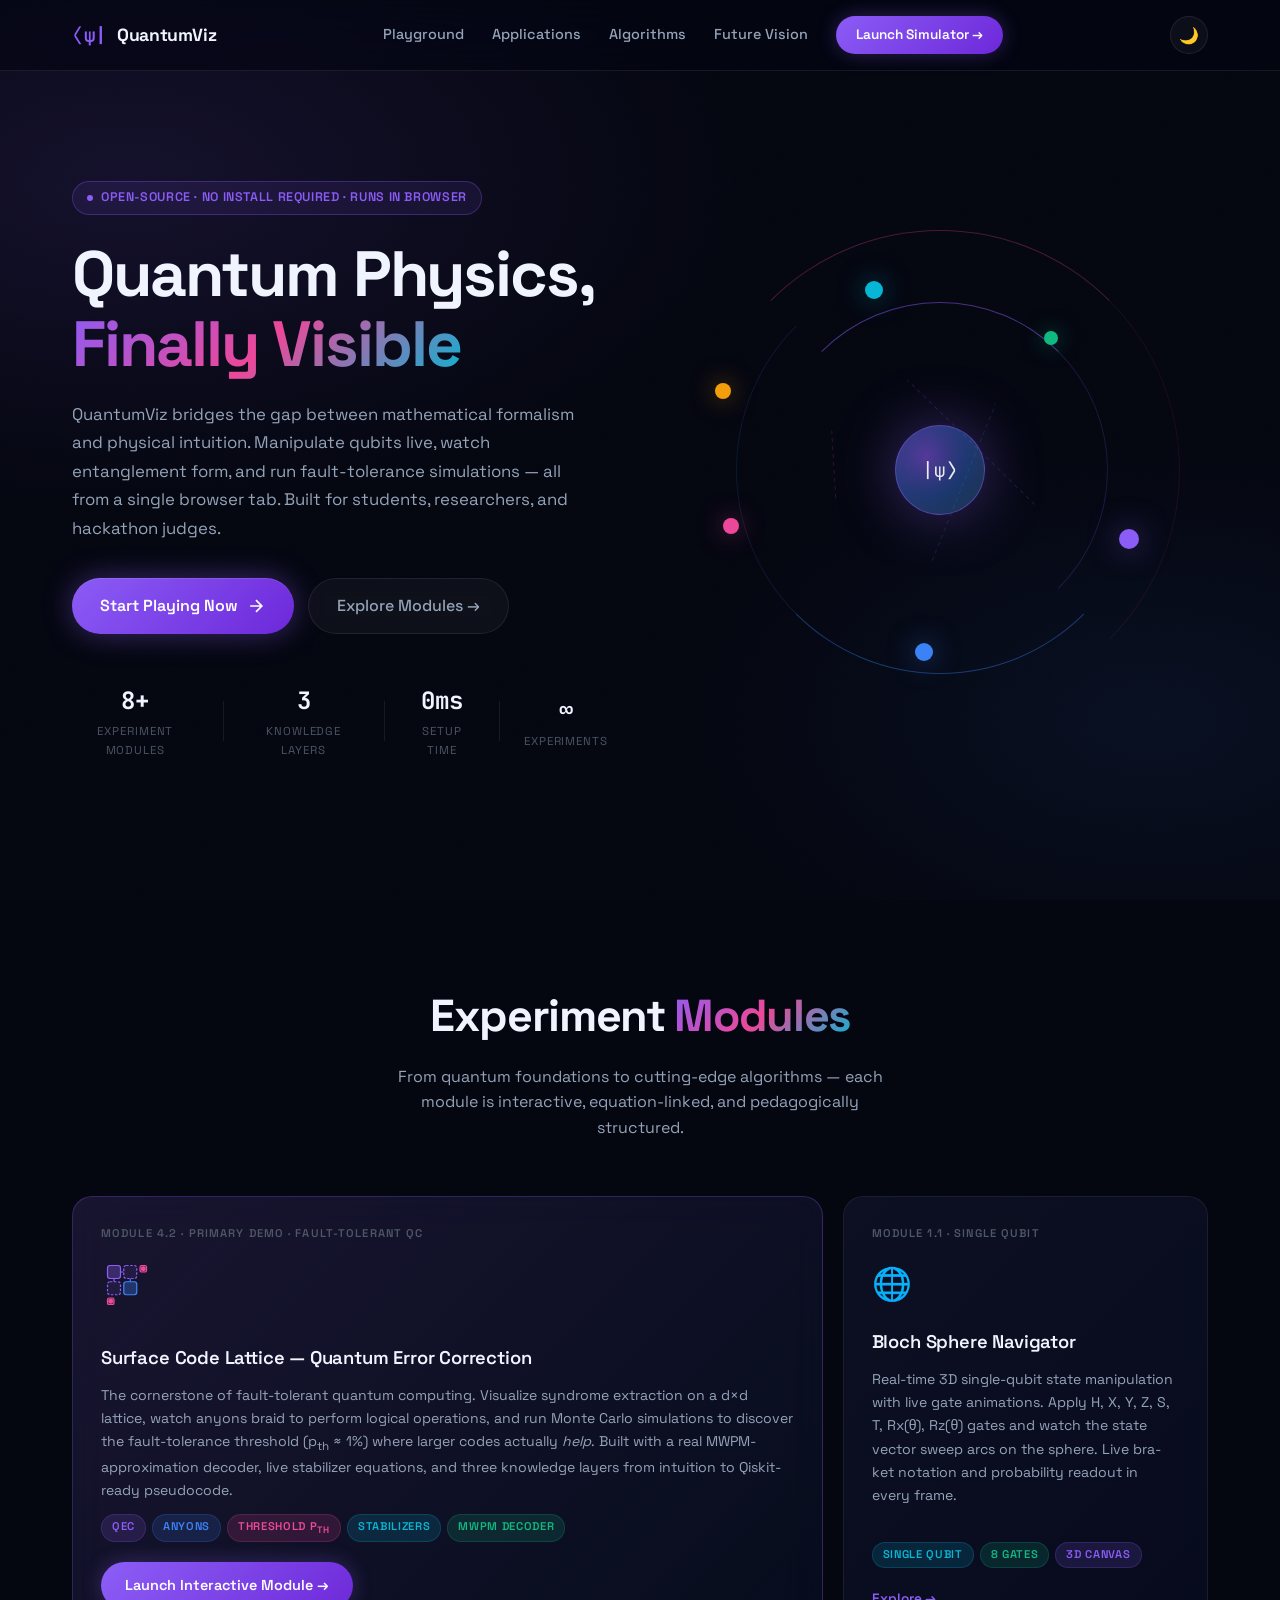
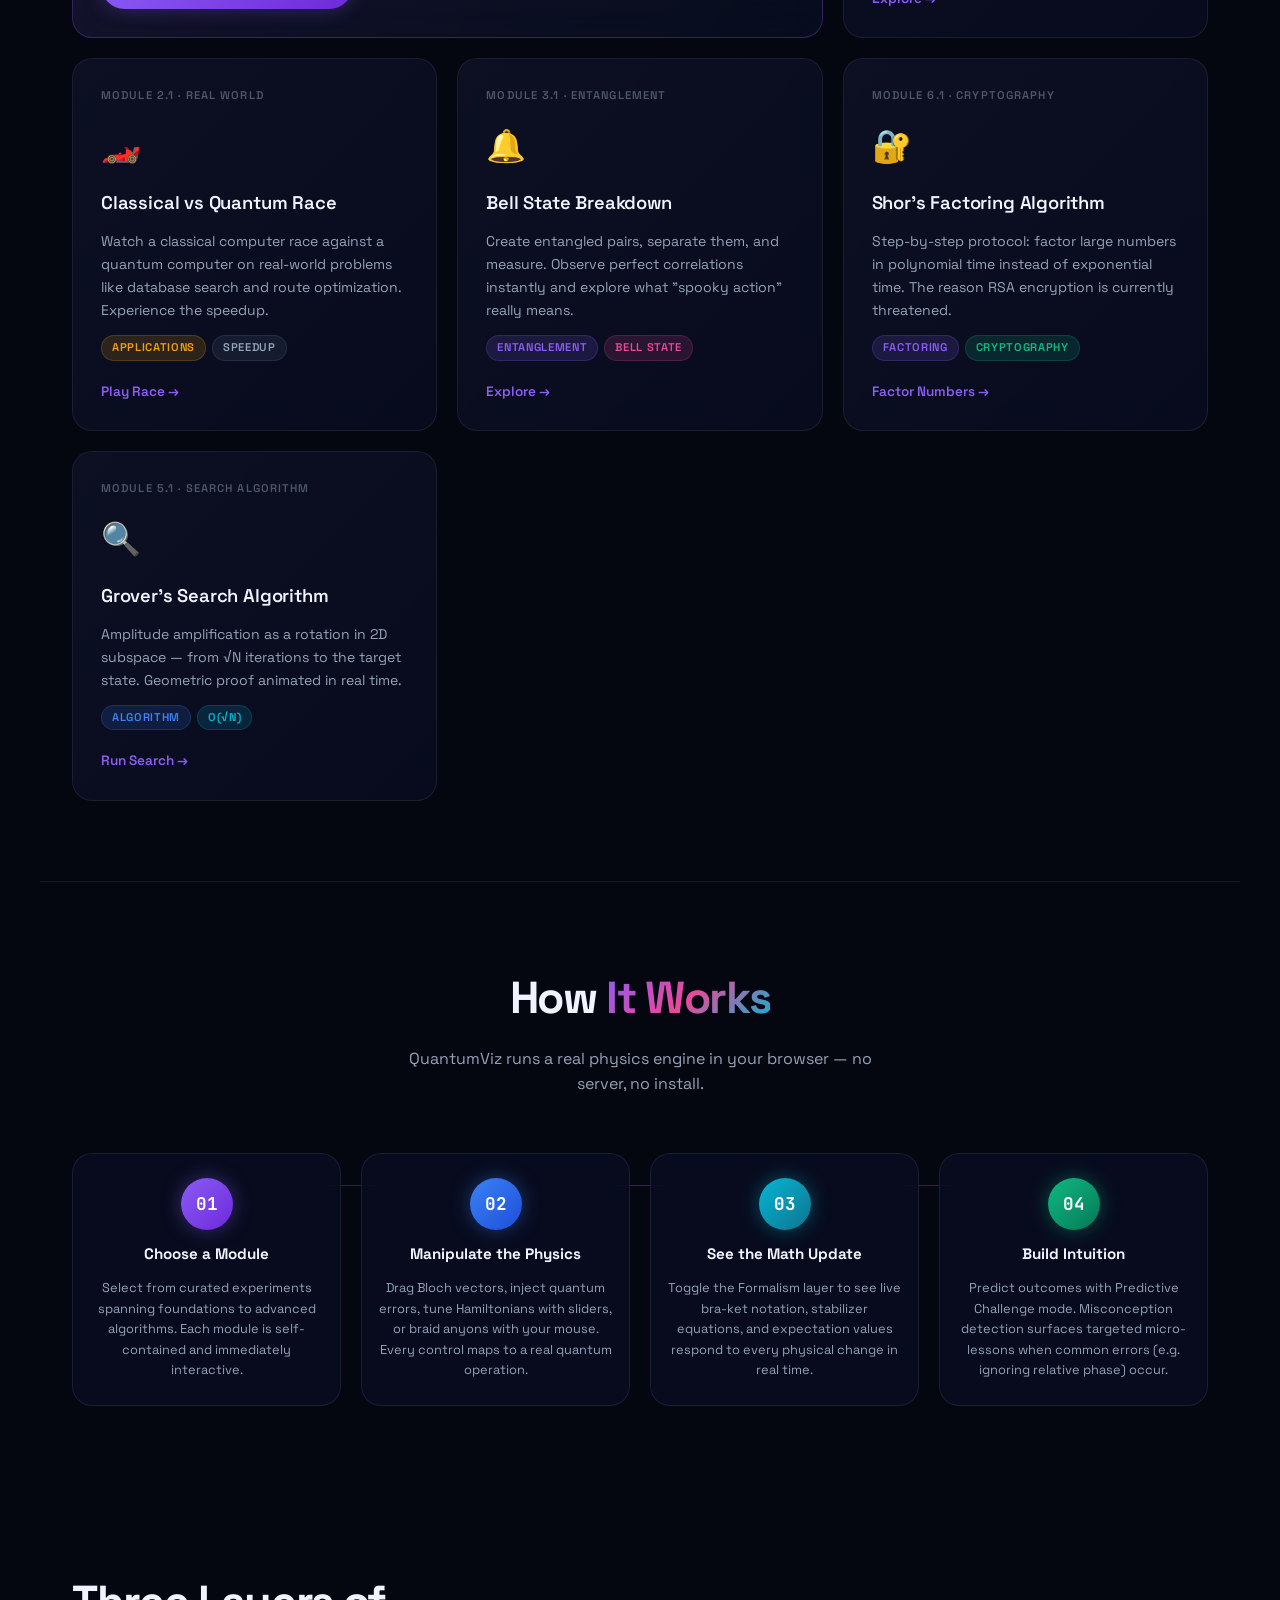
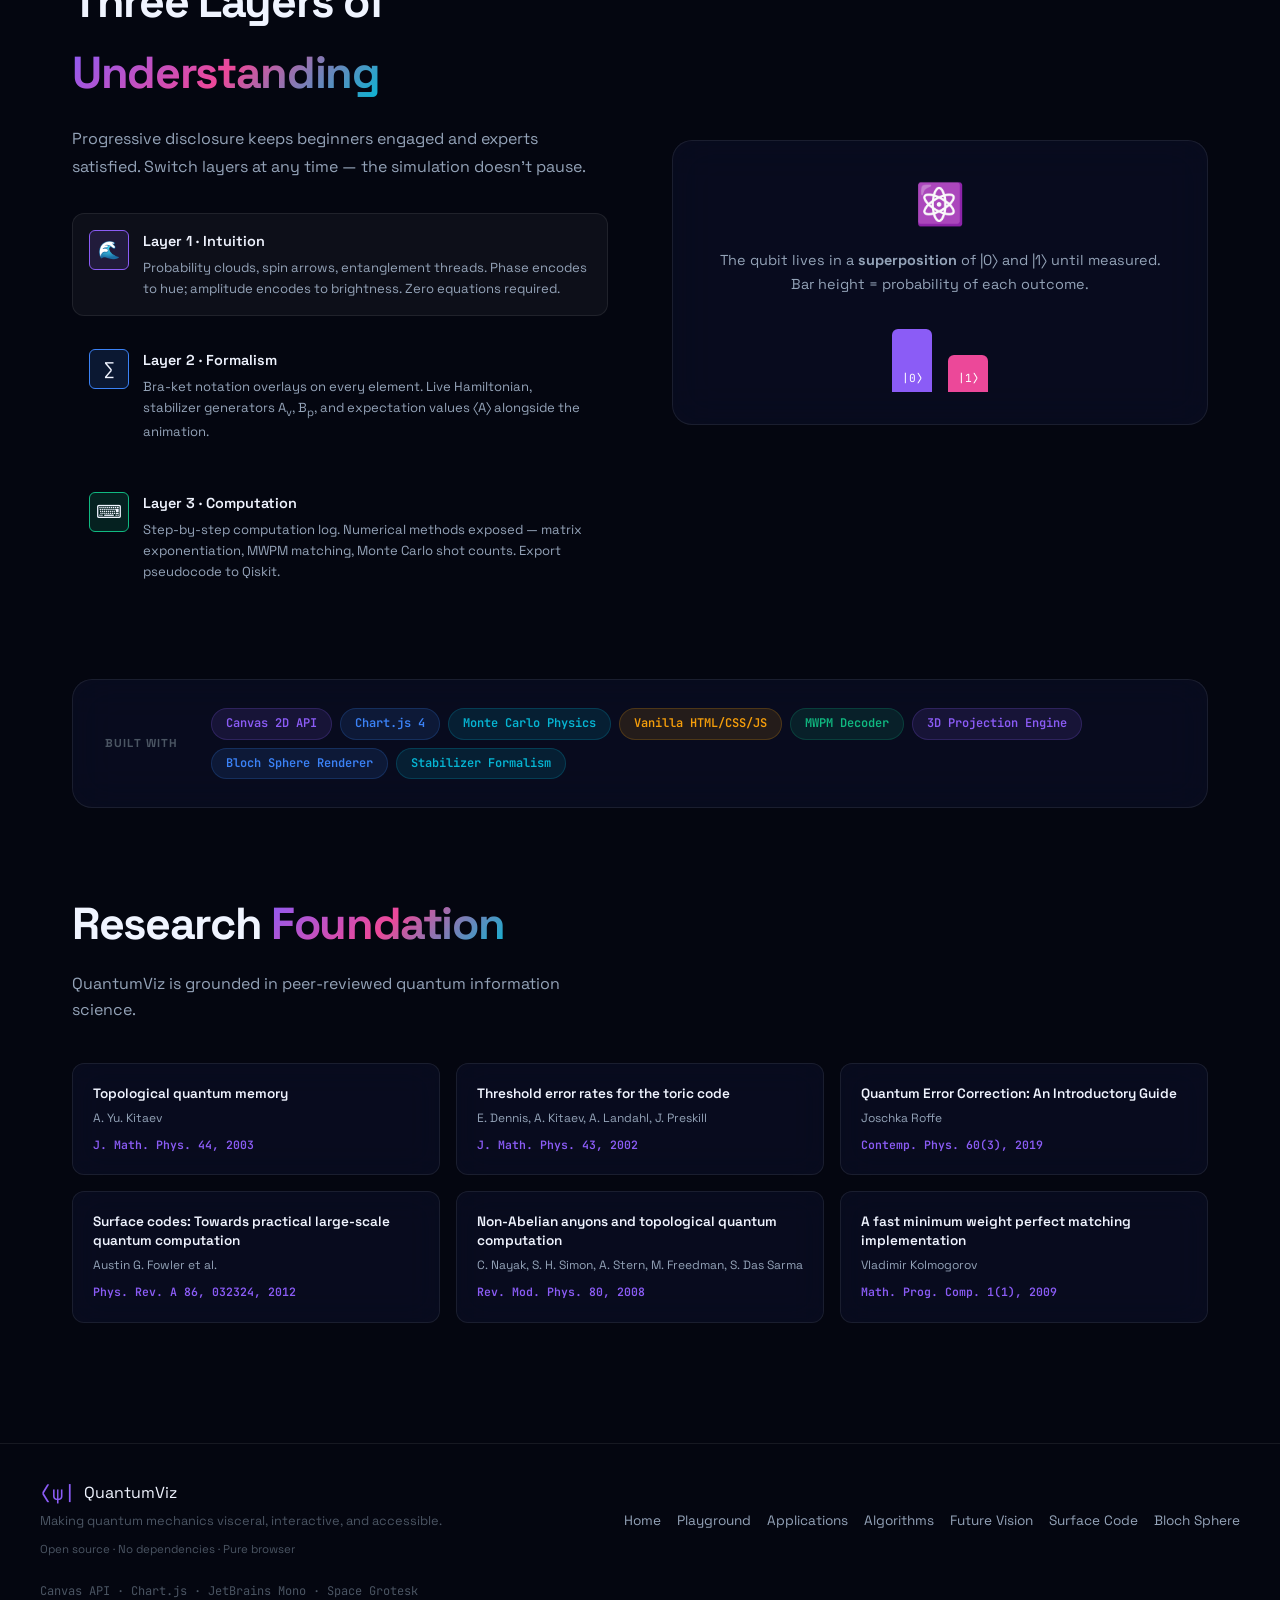
==== commit 73054ab1: "update" ====
--- a/index.html
+++ b/index.html
@@ -22,9 +22,10 @@
         <span class="brand-text">QuantumViz</span>
       </a>
       <div class="nav-links" id="navLinks">
-        <a href="#modules"    class="nav-link">Modules</a>
-        <a href="#howit"      class="nav-link">How It Works</a>
-        <a href="#research"   class="nav-link">Research</a>
+        <a href="playground.html" class="nav-link">Playground</a>
+        <a href="applications.html" class="nav-link">Applications</a>
+        <a href="algorithms.html" class="nav-link">Algorithms</a>
+        <a href="future.html" class="nav-link">Future Vision</a>
         <a href="surface-code.html" class="nav-cta">Launch Simulator →</a>
       </div>
       <button class="theme-toggle" id="themeToggle" title="Toggle light/dark mode" aria-label="Toggle theme">🌙</button>
@@ -51,11 +52,11 @@
         — all from a single browser tab. Built for students, researchers, and hackathon judges.
       </p>
       <div class="hero-actions">
-        <a href="surface-code.html" class="btn-primary" id="heroLaunch">
-          <span>Explore Surface Code</span>
+        <a href="playground.html" class="btn-primary" id="heroLaunch">
+          <span>Start Playing Now</span>
           <svg width="20" height="20" viewBox="0 0 24 24" fill="none" stroke="currentColor" stroke-width="2"><path d="M5 12h14M12 5l7 7-7 7"/></svg>
         </a>
-        <a href="bloch-sphere.html" class="btn-secondary">Bloch Sphere →</a>
+        <a href="#modules" class="btn-secondary">Explore Modules →</a>
       </div>
       <div class="hero-stats">
         <div class="stat">
@@ -142,44 +143,44 @@
         <a href="bloch-sphere.html" class="module-btn">Explore →</a>
       </div>
 
-      <!-- Double Slit -->
-      <div class="module-card locked">
-        <div class="module-tag">Module 2.1 · Coming Soon</div>
-        <div class="module-icon">〰️</div>
-        <h3 class="module-title">Double-Slit Experiment</h3>
-        <p class="module-desc">Toggle which-path detectors and watch interference fringes vanish. Complementarity and wave-particle duality made tangible.</p>
-        <div class="module-tags"><span class="tag amber">Wave Optics</span><span class="tag gray">Complementarity</span></div>
-        <span class="module-btn locked-btn">Coming Soon</span>
-      </div>
-
-      <!-- Bell -->
-      <div class="module-card locked">
-        <div class="module-tag">Module 3.1 · Coming Soon</div>
+      <!-- Applications Race -->
+      <div class="module-card" data-href="applications.html#solver">
+        <div class="module-tag">Module 2.1 · Real World</div>
+        <div class="module-icon">🏎️</div>
+        <h3 class="module-title">Classical vs Quantum Race</h3>
+        <p class="module-desc">Watch a classical computer race against a quantum computer on real-world problems like database search and route optimization. Experience the speedup.</p>
+        <div class="module-tags"><span class="tag amber">Applications</span><span class="tag gray">Speedup</span></div>
+        <a href="applications.html#solver" class="module-btn">Play Race →</a>
+      </div>
+
+      <!-- Bell State -->
+      <div class="module-card" data-href="playground.html#entangleDemo">
+        <div class="module-tag">Module 3.1 · Entanglement</div>
         <div class="module-icon">🔔</div>
-        <h3 class="module-title">Bell Inequality Violation</h3>
-        <p class="module-desc">Play the CHSH game. Compare quantum strategy (cos² 22.5° ≈ 85%) against the local hidden-variable bound (75%). Violation proven visually.</p>
-        <div class="module-tags"><span class="tag purple">Entanglement</span><span class="tag pink">CHSH</span></div>
-        <span class="module-btn locked-btn">Coming Soon</span>
-      </div>
-
-      <!-- Teleportation -->
-      <div class="module-card locked">
-        <div class="module-tag">Module 3.3 · Coming Soon</div>
-        <div class="module-icon">📡</div>
-        <h3 class="module-title">Quantum Teleportation</h3>
-        <p class="module-desc">Step-by-step protocol: EPR pair creation → Bell measurement → classical bits → correction. No state is copied; no FTL signaling occurs.</p>
-        <div class="module-tags"><span class="tag purple">Protocol</span><span class="tag green">EPR</span></div>
-        <span class="module-btn locked-btn">Coming Soon</span>
+        <h3 class="module-title">Bell State Breakdown</h3>
+        <p class="module-desc">Create entangled pairs, separate them, and measure. Observe perfect correlations instantly and explore what "spooky action" really means.</p>
+        <div class="module-tags"><span class="tag purple">Entanglement</span><span class="tag pink">Bell State</span></div>
+        <a href="playground.html#entangleDemo" class="module-btn">Explore →</a>
+      </div>
+
+      <!-- Shor's Algorithm -->
+      <div class="module-card" data-href="algorithms.html#shorSection">
+        <div class="module-tag">Module 6.1 · Cryptography</div>
+        <div class="module-icon">🔐</div>
+        <h3 class="module-title">Shor's Factoring Algorithm</h3>
+        <p class="module-desc">Step-by-step protocol: factor large numbers in polynomial time instead of exponential time. The reason RSA encryption is currently threatened.</p>
+        <div class="module-tags"><span class="tag purple">Factoring</span><span class="tag green">Cryptography</span></div>
+        <a href="algorithms.html#shorSection" class="module-btn">Factor Numbers →</a>
       </div>
 
       <!-- Grover -->
-      <div class="module-card locked">
-        <div class="module-tag">Module 5.1 · Coming Soon</div>
+      <div class="module-card" data-href="algorithms.html#groverSection">
+        <div class="module-tag">Module 5.1 · Search Algorithm</div>
         <div class="module-icon">🔍</div>
         <h3 class="module-title">Grover's Search Algorithm</h3>
         <p class="module-desc">Amplitude amplification as a rotation in 2D subspace — from √N iterations to the target state. Geometric proof animated in real time.</p>
         <div class="module-tags"><span class="tag blue">Algorithm</span><span class="tag cyan">O(√N)</span></div>
-        <span class="module-btn locked-btn">Coming Soon</span>
+        <a href="algorithms.html#groverSection" class="module-btn">Run Search →</a>
       </div>
     </div>
   </section>
@@ -350,8 +351,12 @@
         <p>Making quantum mechanics visceral, interactive, and accessible.</p>
         <p style="margin-top:4px;color:var(--text-muted);font-size:0.72rem;">Open source · No dependencies · Pure browser</p>
       </div>
-      <div class="footer-links">
+      <div class="footer-links" style="display:flex;flex-wrap:wrap;gap:16px;">
         <a href="index.html">Home</a>
+        <a href="playground.html">Playground</a>
+        <a href="applications.html">Applications</a>
+        <a href="algorithms.html">Algorithms</a>
+        <a href="future.html">Future Vision</a>
         <a href="surface-code.html">Surface Code</a>
         <a href="bloch-sphere.html">Bloch Sphere</a>
       </div>
